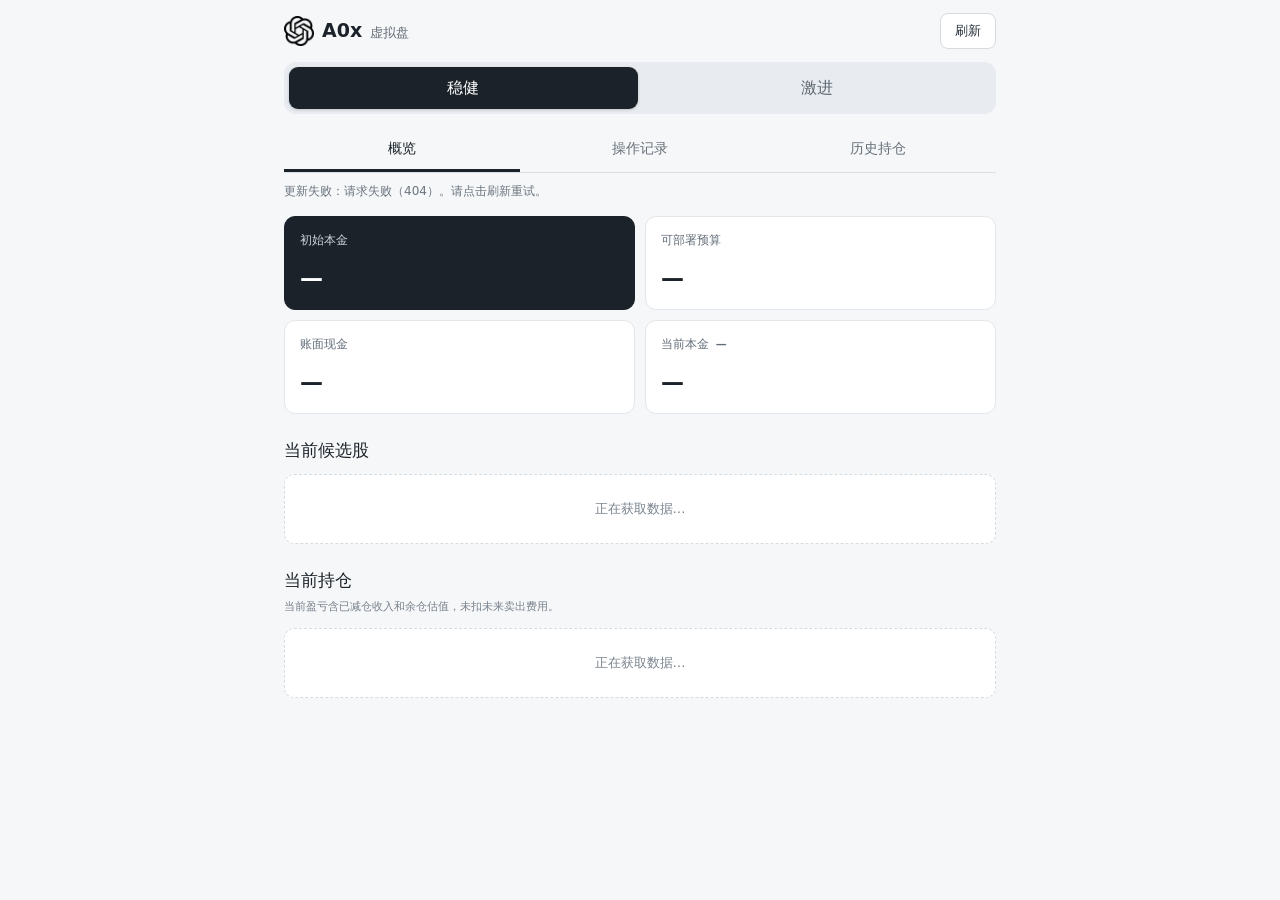
==== templates/mobile_virtual.html @ 450560aa "1" ====
<!doctype html>
<html lang="zh-CN">
<head>
  <meta charset="utf-8">
  <meta name="viewport" content="width=device-width, initial-scale=1, viewport-fit=cover">
  <meta name="theme-color" content="#f5f7f8">
  <title>虚拟盘 · A0x</title>
  <link rel="icon" type="image/png" href="/static/a0x-icon.png">
  <link rel="stylesheet" href="/static/mobile_virtual.css?v=1">
  <script src="/static/mobile_virtual.js?v=1" defer></script>
</head>
<body>
  <div class="mobile-shell">
    <header class="mobile-header">
      <div class="brand">
        <img src="/static/a0x-icon.png" alt="" width="30" height="30">
        <div><strong>A0x</strong><small>虚拟盘</small></div>
      </div>
      <button id="refresh" class="refresh" type="button" aria-label="刷新虚拟盘数据">刷新</button>
    </header>

    <main>
      <nav class="account-switch" aria-label="虚拟盘策略">
        <button type="button" data-account="stable" class="active" aria-pressed="true">稳健</button>
        <button type="button" data-account="aggressive" aria-pressed="false">激进</button>
      </nav>

      <nav class="tabs" aria-label="虚拟盘内容">
        <button type="button" data-tab="overview" class="active" aria-current="page">概览</button>
        <button type="button" data-tab="actions">操作记录</button>
        <button type="button" data-tab="positions">历史持仓</button>
      </nav>

      <p id="sync-status" class="sync-status" role="status" aria-live="polite">正在获取数据…</p>

      <section id="panel-overview" class="tab-panel" aria-label="虚拟盘概览">
        <div class="metric-grid">
          <article class="metric capital"><span>初始本金</span><strong id="capital">—</strong></article>
          <article class="metric"><span>可部署预算</span><strong id="available">—</strong></article>
          <article class="metric"><span>账面现金</span><strong id="cash">—</strong></article>
          <article class="metric"><span>当前本金 <small id="asset-return" class="asset-return">—</small></span><strong id="assets">—</strong></article>
        </div>
        <p id="valuation-note" class="valuation-note" hidden></p>

        <section class="content-section" aria-labelledby="watch-title">
          <div class="section-heading"><h2 id="watch-title">当前候选股</h2><span id="watch-date"></span></div>
          <div id="watch-list" class="card-list"><p class="empty">正在获取数据…</p></div>
        </section>

        <section class="content-section" aria-labelledby="open-title">
          <h2 id="open-title">当前持仓</h2>
          <p class="section-note">当前盈亏含已减仓收入和余仓估值，未扣未来卖出费用。</p>
          <div id="open-list" class="card-list"><p class="empty">正在获取数据…</p></div>
        </section>
      </section>

      <section id="panel-actions" class="tab-panel" aria-label="虚拟盘操作记录" hidden>
        <div id="action-list" class="card-list"><p class="empty">正在获取数据…</p></div>
        <div class="pager">
          <button type="button" data-page="actions-prev">上一页</button>
          <span id="actions-page" aria-live="polite">—</span>
          <button type="button" data-page="actions-next">下一页</button>
        </div>
      </section>

      <section id="panel-positions" class="tab-panel" aria-label="虚拟盘历史持仓" hidden>
        <div id="closed-list" class="card-list"><p class="empty">正在获取数据…</p></div>
        <div class="pager">
          <button type="button" data-page="positions-prev">上一页</button>
          <span id="positions-page" aria-live="polite">—</span>
          <button type="button" data-page="positions-next">下一页</button>
        </div>
      </section>
    </main>
  </div>
</body>
</html>
---- static/mobile_virtual.css ----
:root {
  font-family: "Microsoft YaHei", "PingFang SC", system-ui, sans-serif;
  color: #1b2229;
  background: #f5f7f8;
  font-synthesis: none;
}

* { box-sizing: border-box; }
body { margin: 0; min-width: 280px; }
button { font: inherit; cursor: pointer; }
button:focus-visible, summary:focus-visible { outline: 2px solid #3369b5; outline-offset: 3px; }
[hidden] { display: none !important; }

.mobile-shell { width: min(100%, 760px); min-height: 100vh; margin: 0 auto; padding: 0 16px calc(32px + env(safe-area-inset-bottom)); }
.mobile-header { display: flex; align-items: center; justify-content: space-between; gap: 12px; min-height: 62px; }
.brand { display: flex; align-items: center; gap: 8px; }
.brand img { display: block; width: 30px; height: 30px; object-fit: contain; }
.brand div { display: flex; align-items: baseline; gap: 8px; }
.brand strong { font-size: 19px; line-height: 1; }
.brand small { color: #646d77; font-size: 13px; }
.refresh { min-height: 36px; padding: 0 14px; border: 1px solid #d5dbe0; border-radius: 8px; color: #25303a; background: #fff; font-size: 13px; }
.refresh:disabled { opacity: .55; cursor: default; }

.account-switch { display: grid; grid-template-columns: repeat(2, minmax(0, 1fr)); gap: 5px; padding: 5px; border-radius: 12px; background: #e8ecf0; }
.account-switch button { min-height: 42px; border: 0; border-radius: 9px; color: #5c6670; background: transparent; font-weight: 600; }
.account-switch button.active { color: #fff; background: #1b2229; box-shadow: 0 1px 3px #1b222933; }
.tabs { display: grid; grid-template-columns: repeat(3, minmax(0, 1fr)); gap: 2px; margin-top: 14px; border-bottom: 1px solid #d9dfe4; }
.tabs button { min-height: 44px; padding: 7px 2px; border: 0; border-bottom: 3px solid transparent; color: #68717a; background: none; font-size: 14px; white-space: nowrap; }
.tabs button.active { border-bottom-color: #1b2229; color: #1b2229; font-weight: 700; }
.sync-status { min-height: 20px; margin: 10px 0 13px; color: #6c7580; font-size: 12px; }

.metric-grid { display: grid; grid-template-columns: repeat(2, minmax(0, 1fr)); gap: 10px; }
.metric { min-width: 0; min-height: 94px; padding: 15px; border: 1px solid #e3e7eb; border-radius: 11px; background: #fff; }
.metric.capital { border-color: #1b2229; color: #fff; background: #1b2229; }
.metric span { display: block; color: #626d78; font-size: 12px; }
.metric.capital span { color: #cfd6dc; }
.metric strong { display: block; margin-top: 16px; font-size: clamp(15px, 4.1vw, 23px); line-height: 1.15; font-variant-numeric: tabular-nums; overflow-wrap: anywhere; }
.asset-return { margin-left: 3px; font-size: 11px; font-weight: 700; }
.profit { color: #aa2d00 !important; }
.loss { color: #006400 !important; }
.valuation-note { margin: 10px 0 0; color: #8a570b; font-size: 12px; }

.content-section { margin-top: 25px; }
.content-section h2 { margin: 0 0 12px; font-size: 17px; font-weight: 700; }
.section-note { margin: -5px 0 12px; color: #78818b; font-size: 11px; line-height: 1.5; }
.section-heading { display: flex; align-items: baseline; justify-content: space-between; gap: 8px; }
.section-heading span { color: #78818b; font-size: 11px; white-space: nowrap; }
.card-list { display: grid; gap: 10px; }
.data-card { min-width: 0; padding: 16px; border: 1px solid #e3e7eb; border-radius: 12px; background: #fff; }
.card-heading { display: flex; align-items: center; justify-content: space-between; gap: 8px; }
.card-heading > div { display: flex; align-items: center; gap: 8px; min-width: 0; }
.card-heading strong { font-size: 16px; font-weight: 700; overflow-wrap: anywhere; }
.position-id { color: #7c858e; font-size: 11px; }
.rank { display: inline-grid; place-items: center; min-width: 23px; height: 23px; padding: 0 4px; border-radius: 5px; color: #53616d; background: #edf1f4; font-size: 12px; }
.badge, .side { flex: none; padding: 5px 7px; border-radius: 6px; background: #eaf2ff; color: #254fad; font-size: 11px; font-weight: 600; }
.side.buy { color: #9c321b; background: #fff0eb; }
.side.sell { color: #006400; background: #eaf5ec; }
.fact-grid { display: grid; grid-template-columns: repeat(2, minmax(0, 1fr)); gap: 14px 10px; margin-top: 18px; }
.fact { min-width: 0; }
.fact span { display: block; color: #74808a; font-size: 11px; }
.fact strong { display: block; margin-top: 4px; font-size: 13px; font-weight: 600; line-height: 1.4; overflow-wrap: anywhere; font-variant-numeric: tabular-nums; }
.card-footer { margin-top: 15px; padding-top: 12px; border-top: 1px solid #edf0f2; color: #66717b; font-size: 12px; }
.card-time { margin: 8px 0 0; color: #6b7580; font-size: 12px; font-variant-numeric: tabular-nums; }
.main-result { display: flex; align-items: baseline; justify-content: space-between; flex-wrap: wrap; gap: 4px 10px; margin-top: 14px; padding: 11px 12px; border-radius: 8px; background: #f5f7f8; }
.main-result span { color: #68737d; font-size: 12px; }
.main-result strong { font-size: 16px; font-variant-numeric: tabular-nums; overflow-wrap: anywhere; }
.empty { margin: 0; padding: 25px 16px; border: 1px dashed #d5dce1; border-radius: 10px; color: #7a848e; background: #fff; text-align: center; font-size: 13px; }

.transactions { margin-top: 16px; border-top: 1px solid #e9eef1; }
.transactions summary { padding: 14px 0 0; color: #245e9a; font-size: 13px; font-weight: 600; cursor: pointer; }
.transaction-list { display: grid; gap: 10px; margin-top: 12px; }
.transaction { padding: 12px; border: 1px solid #e8ecef; border-radius: 8px; background: #fbfcfd; }
.transaction-heading { display: flex; justify-content: space-between; flex-wrap: wrap; gap: 5px 10px; }
.transaction-heading strong { font-size: 12px; }
.transaction-heading span { color: #74808a; font-size: 11px; }
.transaction .fact-grid { margin-top: 12px; }

.pager { display: flex; align-items: center; justify-content: space-between; gap: 8px; margin: 17px 0; }
.pager button { flex: none; min-height: 38px; padding: 0 11px; border: 1px solid #d5dbe0; border-radius: 8px; color: #25303a; background: #fff; font-size: 12px; }
.pager button:disabled { opacity: .4; cursor: default; }
.pager span { color: #68737d; font-size: 12px; text-align: center; }

@media (max-width: 350px) {
  .mobile-shell { padding-right: 11px; padding-left: 11px; }
  .data-card { padding: 13px; }
  .metric { padding: 12px; }
  .fact-grid { gap: 12px 7px; }
  .fact strong { font-size: 12px; }
  .tabs button { font-size: 13px; }
}

@media (min-width: 600px) {
  .mobile-shell { padding-right: 24px; padding-left: 24px; }
  .metric strong { font-size: 23px; }
  .fact-grid { grid-template-columns: repeat(3, minmax(0, 1fr)); }
}
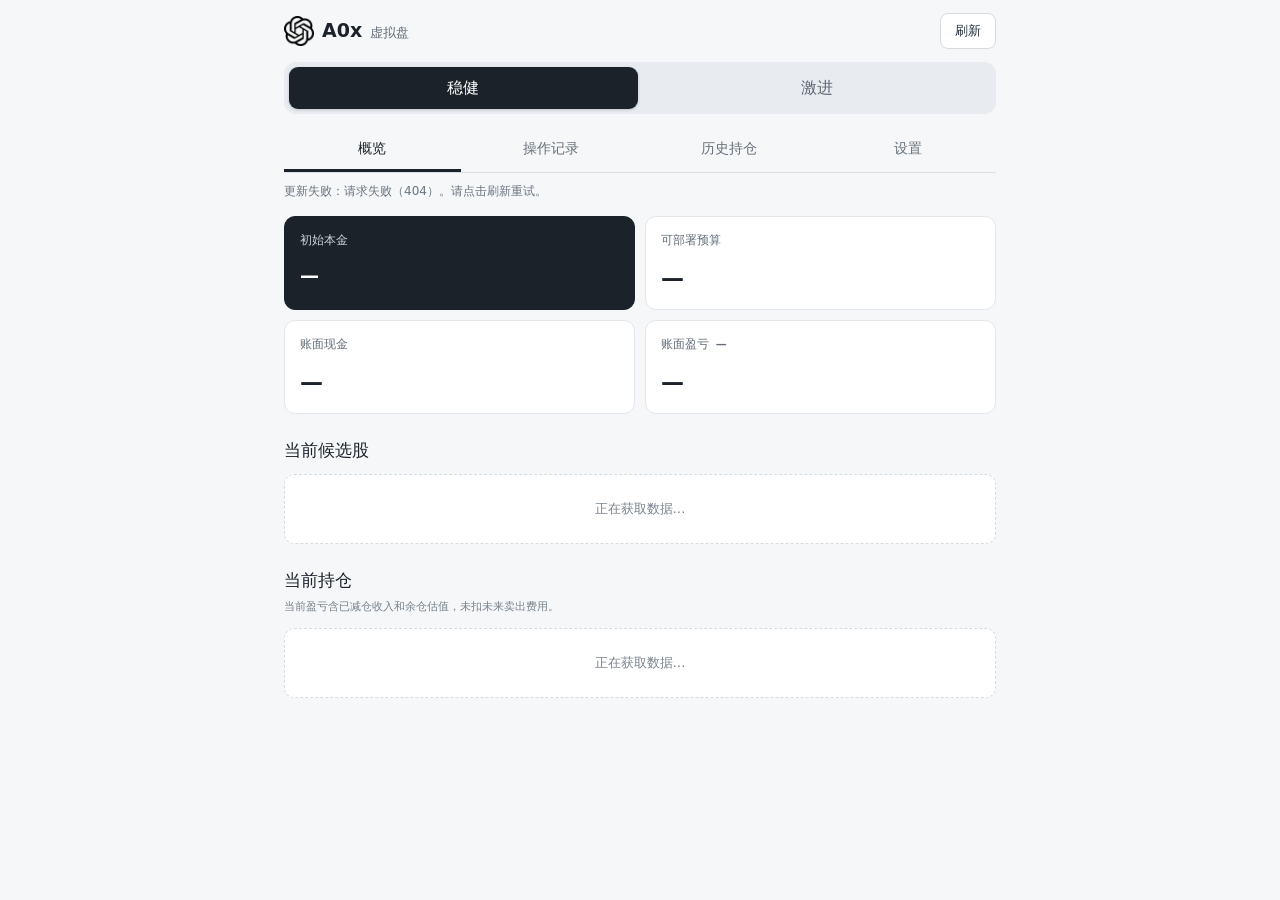
==== commit 0e117f22: "1" ====
--- a/templates/mobile_virtual.html
+++ b/templates/mobile_virtual.html
@@ -6,8 +6,8 @@
   <meta name="theme-color" content="#f5f7f8">
   <title>虚拟盘 · A0x</title>
   <link rel="icon" type="image/png" href="/static/a0x-icon.png">
-  <link rel="stylesheet" href="/static/mobile_virtual.css?v=1">
-  <script src="/static/mobile_virtual.js?v=1" defer></script>
+  <link rel="stylesheet" href="/static/mobile_virtual.css?v=virtual-funding-mode-1">
+  <script src="/static/mobile_virtual.js?v=virtual-funding-mode-1" defer></script>
 </head>
 <body>
   <div class="mobile-shell">
@@ -29,6 +29,7 @@
         <button type="button" data-tab="overview" class="active" aria-current="page">概览</button>
         <button type="button" data-tab="actions">操作记录</button>
         <button type="button" data-tab="positions">历史持仓</button>
+        <button type="button" data-tab="settings">设置</button>
       </nav>
 
       <p id="sync-status" class="sync-status" role="status" aria-live="polite">正在获取数据…</p>
@@ -38,7 +39,7 @@
           <article class="metric capital"><span>初始本金</span><strong id="capital">—</strong></article>
           <article class="metric"><span>可部署预算</span><strong id="available">—</strong></article>
           <article class="metric"><span>账面现金</span><strong id="cash">—</strong></article>
-          <article class="metric"><span>当前本金 <small id="asset-return" class="asset-return">—</small></span><strong id="assets">—</strong></article>
+          <article class="metric"><span>账面盈亏 <small id="asset-return" class="asset-return">—</small></span><strong id="assets">—</strong></article>
         </div>
         <p id="valuation-note" class="valuation-note" hidden></p>
 
@@ -71,6 +72,17 @@
           <button type="button" data-page="positions-next">下一页</button>
         </div>
       </section>
+
+      <section id="panel-settings" class="tab-panel" aria-label="虚拟盘设置" hidden>
+        <div class="settings-card">
+          <h2>资金模式</h2>
+          <div class="funding-switch">
+            <button type="button" data-funding-mode="cash_100w" aria-pressed="false">100万</button>
+            <button type="button" data-funding-mode="leveraged_5x" aria-pressed="false">20万 5倍杠杆</button>
+          </div>
+          <p>两种模式共用 100 万元交易资金和同一组交易记录；切换只影响初始本金及账面盈亏率。</p>
+        </div>
+      </section>
     </main>
   </div>
 </body>
--- a/static/mobile_virtual.css
+++ b/static/mobile_virtual.css
@@ -24,7 +24,7 @@
 .account-switch { display: grid; grid-template-columns: repeat(2, minmax(0, 1fr)); gap: 5px; padding: 5px; border-radius: 12px; background: #e8ecf0; }
 .account-switch button { min-height: 42px; border: 0; border-radius: 9px; color: #5c6670; background: transparent; font-weight: 600; }
 .account-switch button.active { color: #fff; background: #1b2229; box-shadow: 0 1px 3px #1b222933; }
-.tabs { display: grid; grid-template-columns: repeat(3, minmax(0, 1fr)); gap: 2px; margin-top: 14px; border-bottom: 1px solid #d9dfe4; }
+.tabs { display: grid; grid-template-columns: repeat(4, minmax(0, 1fr)); gap: 2px; margin-top: 14px; border-bottom: 1px solid #d9dfe4; }
 .tabs button { min-height: 44px; padding: 7px 2px; border: 0; border-bottom: 3px solid transparent; color: #68717a; background: none; font-size: 14px; white-space: nowrap; }
 .tabs button.active { border-bottom-color: #1b2229; color: #1b2229; font-weight: 700; }
 .sync-status { min-height: 20px; margin: 10px 0 13px; color: #6c7580; font-size: 12px; }
@@ -35,10 +35,18 @@
 .metric span { display: block; color: #626d78; font-size: 12px; }
 .metric.capital span { color: #cfd6dc; }
 .metric strong { display: block; margin-top: 16px; font-size: clamp(15px, 4.1vw, 23px); line-height: 1.15; font-variant-numeric: tabular-nums; overflow-wrap: anywhere; }
+.metric.capital strong { font-size: clamp(14px, 3.5vw, 19px); }
 .asset-return { margin-left: 3px; font-size: 11px; font-weight: 700; }
 .profit { color: #aa2d00 !important; }
 .loss { color: #006400 !important; }
 .valuation-note { margin: 10px 0 0; color: #8a570b; font-size: 12px; }
+.settings-card { padding: 17px; border: 1px solid #e3e7eb; border-radius: 11px; background: #fff; }
+.settings-card h2 { margin: 0 0 14px; font-size: 17px; }
+.settings-card p { margin: 14px 0 0; color: #68737d; font-size: 12px; line-height: 1.6; }
+.funding-switch { display: flex; flex-wrap: wrap; gap: 8px; }
+.funding-switch button { min-height: 40px; padding: 0 14px; border: 1px solid #d5dbe0; border-radius: 8px; color: #25303a; background: #fff; font-size: 13px; }
+.funding-switch button.active { border-color: #1b2229; color: #fff; background: #1b2229; }
+.funding-switch button:disabled { opacity: .55; cursor: default; }
 
 .content-section { margin-top: 25px; }
 .content-section h2 { margin: 0 0 12px; font-size: 17px; font-weight: 700; }
